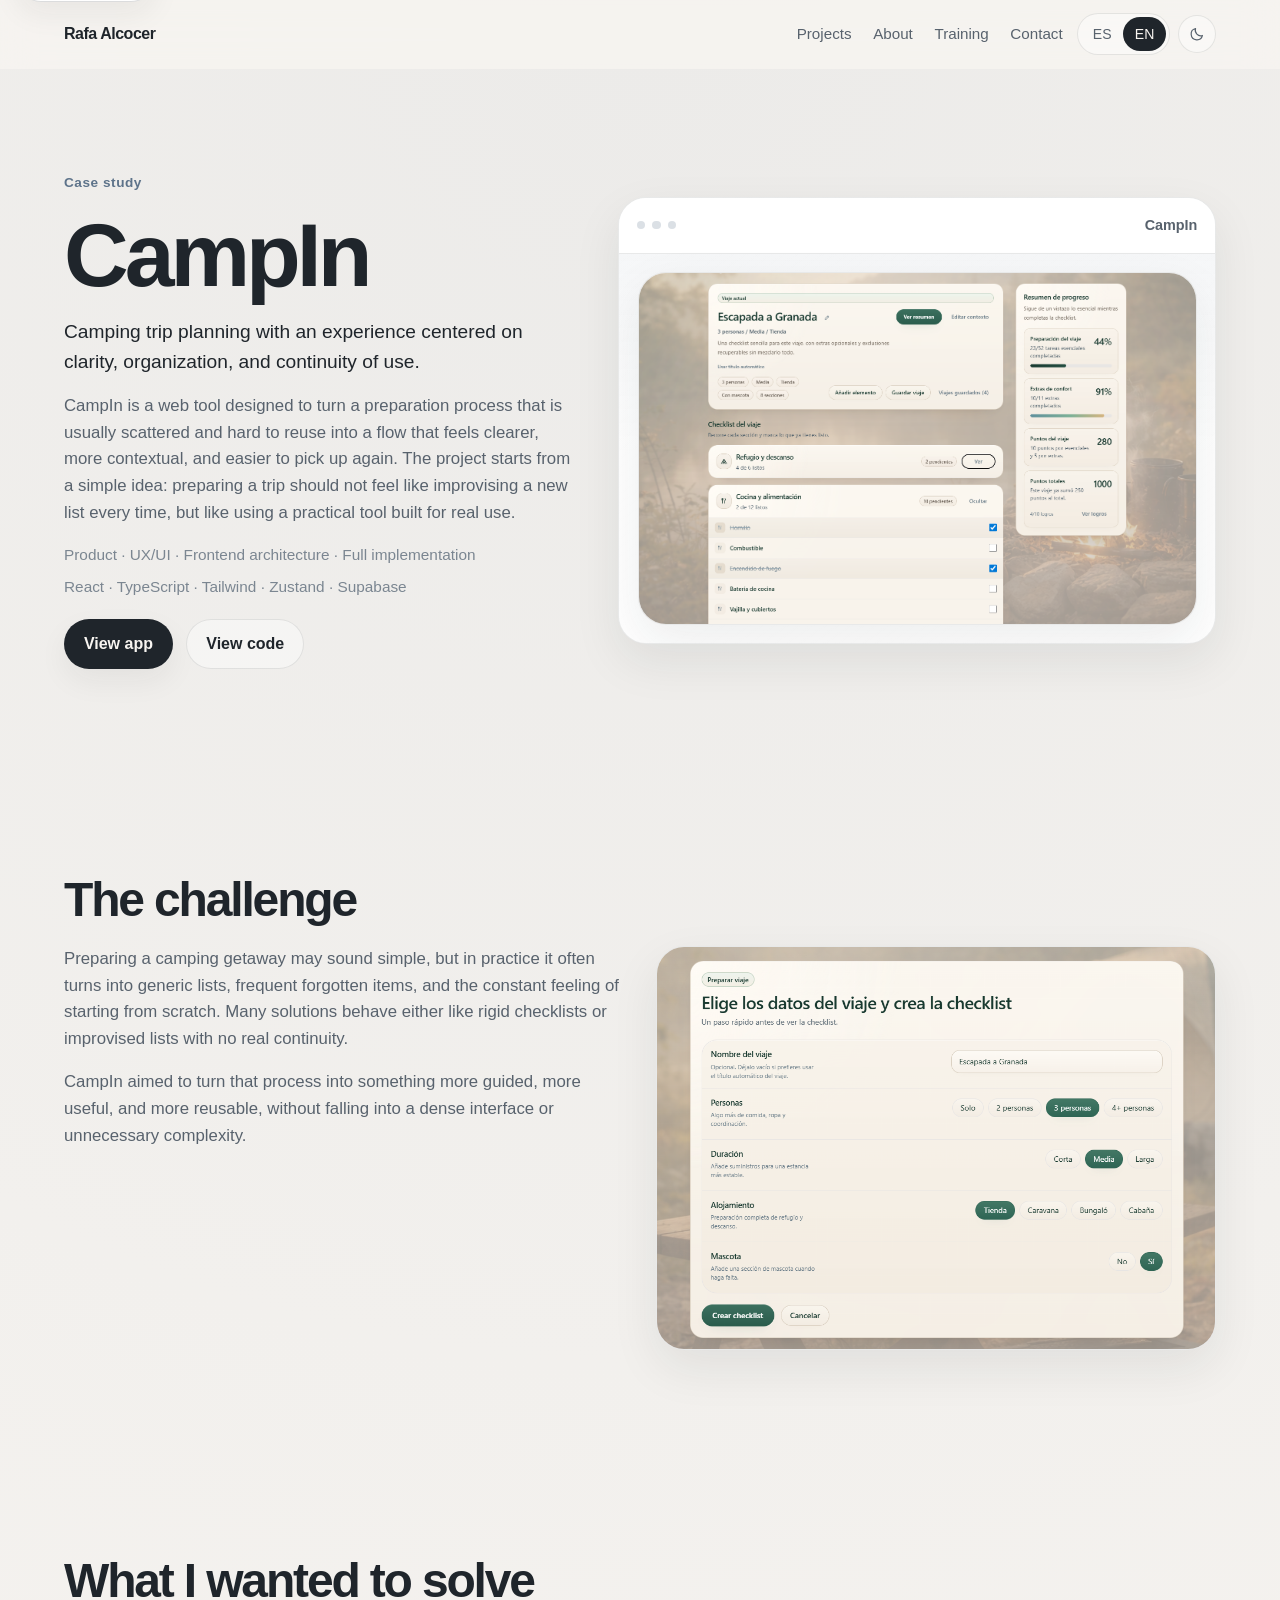
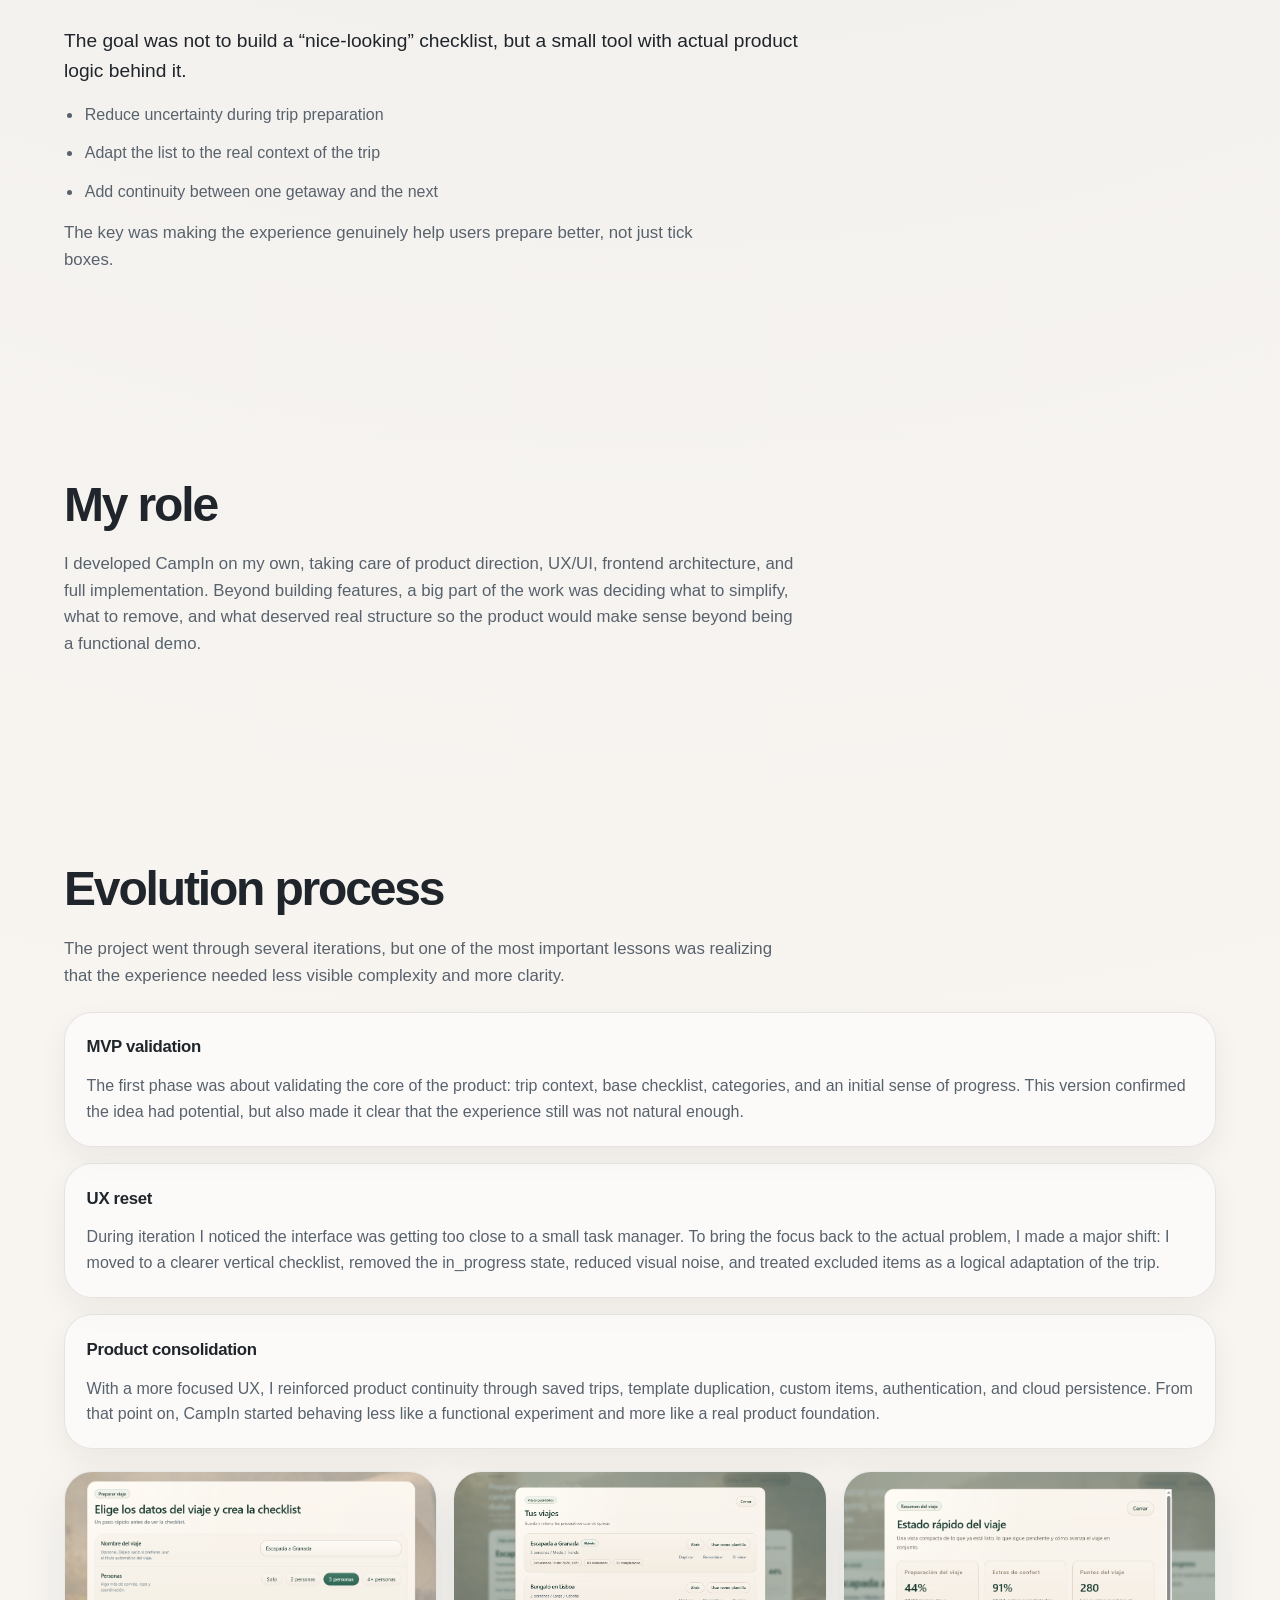
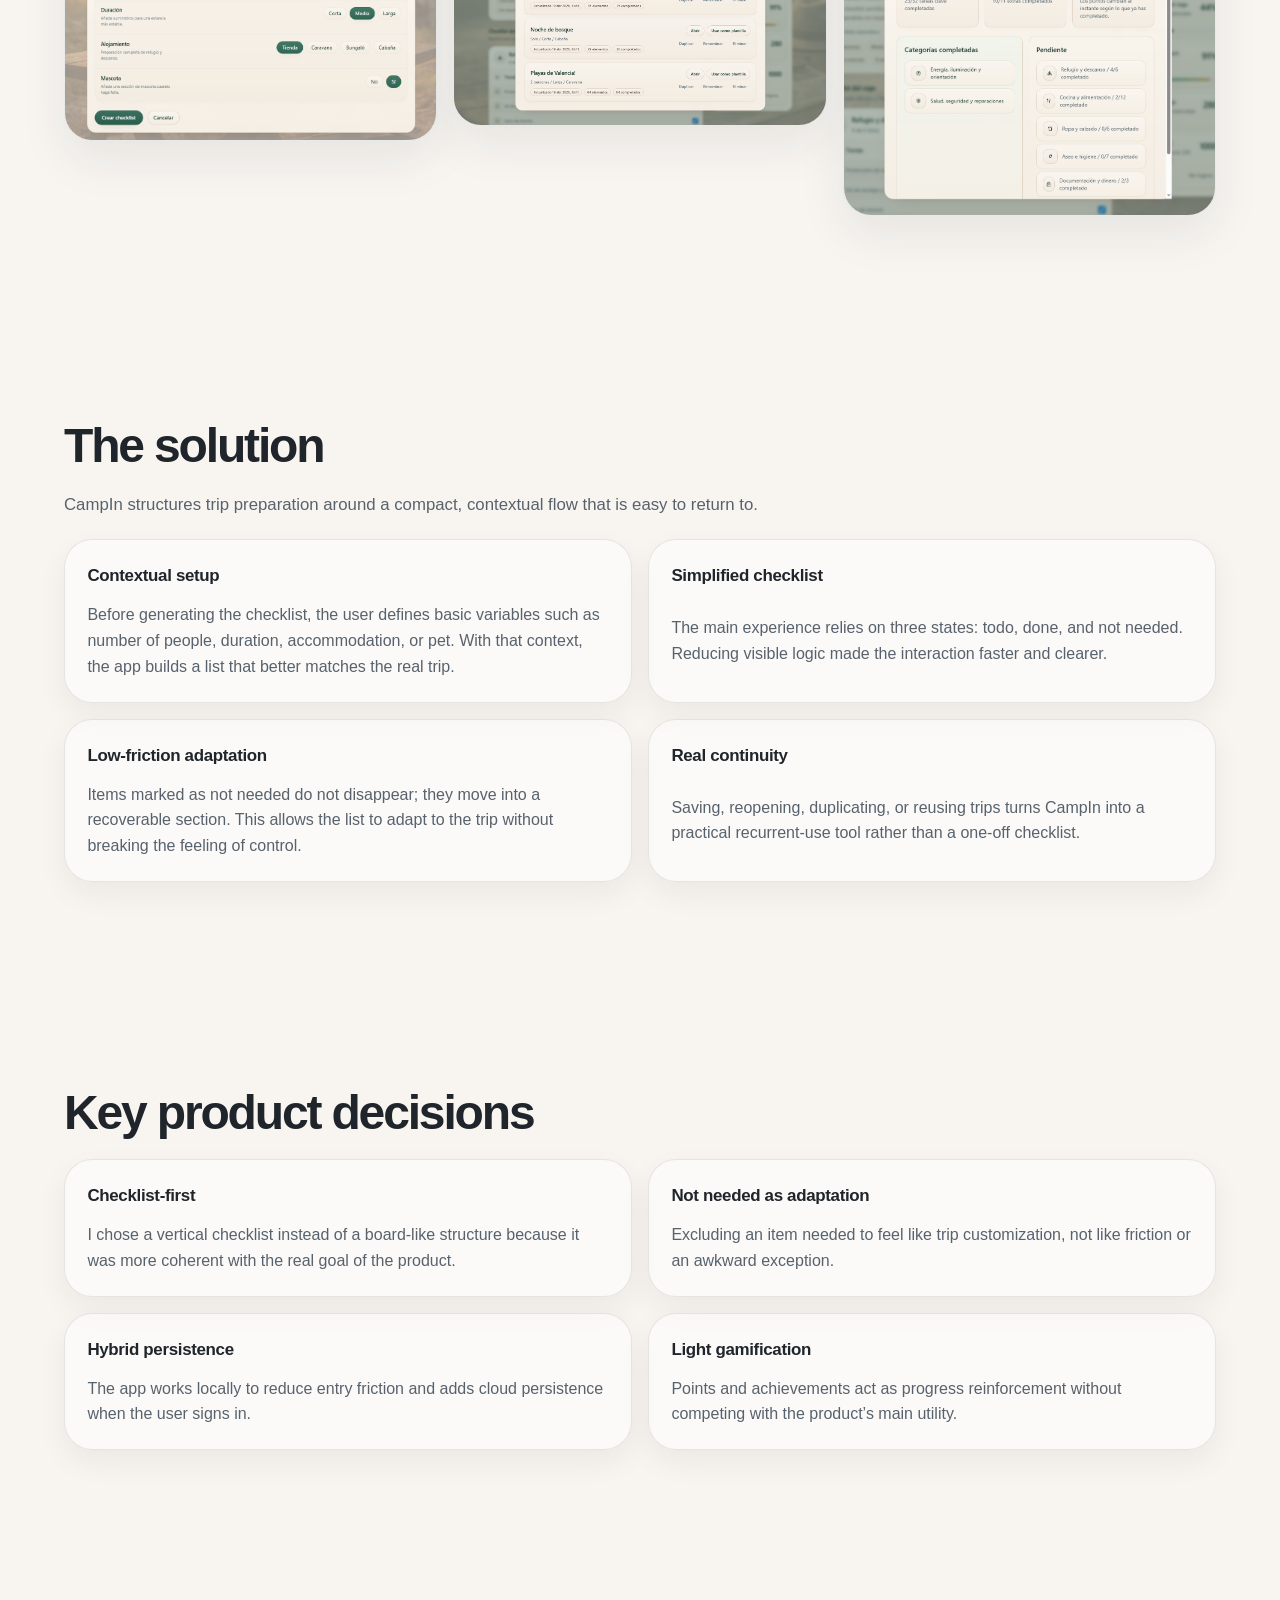
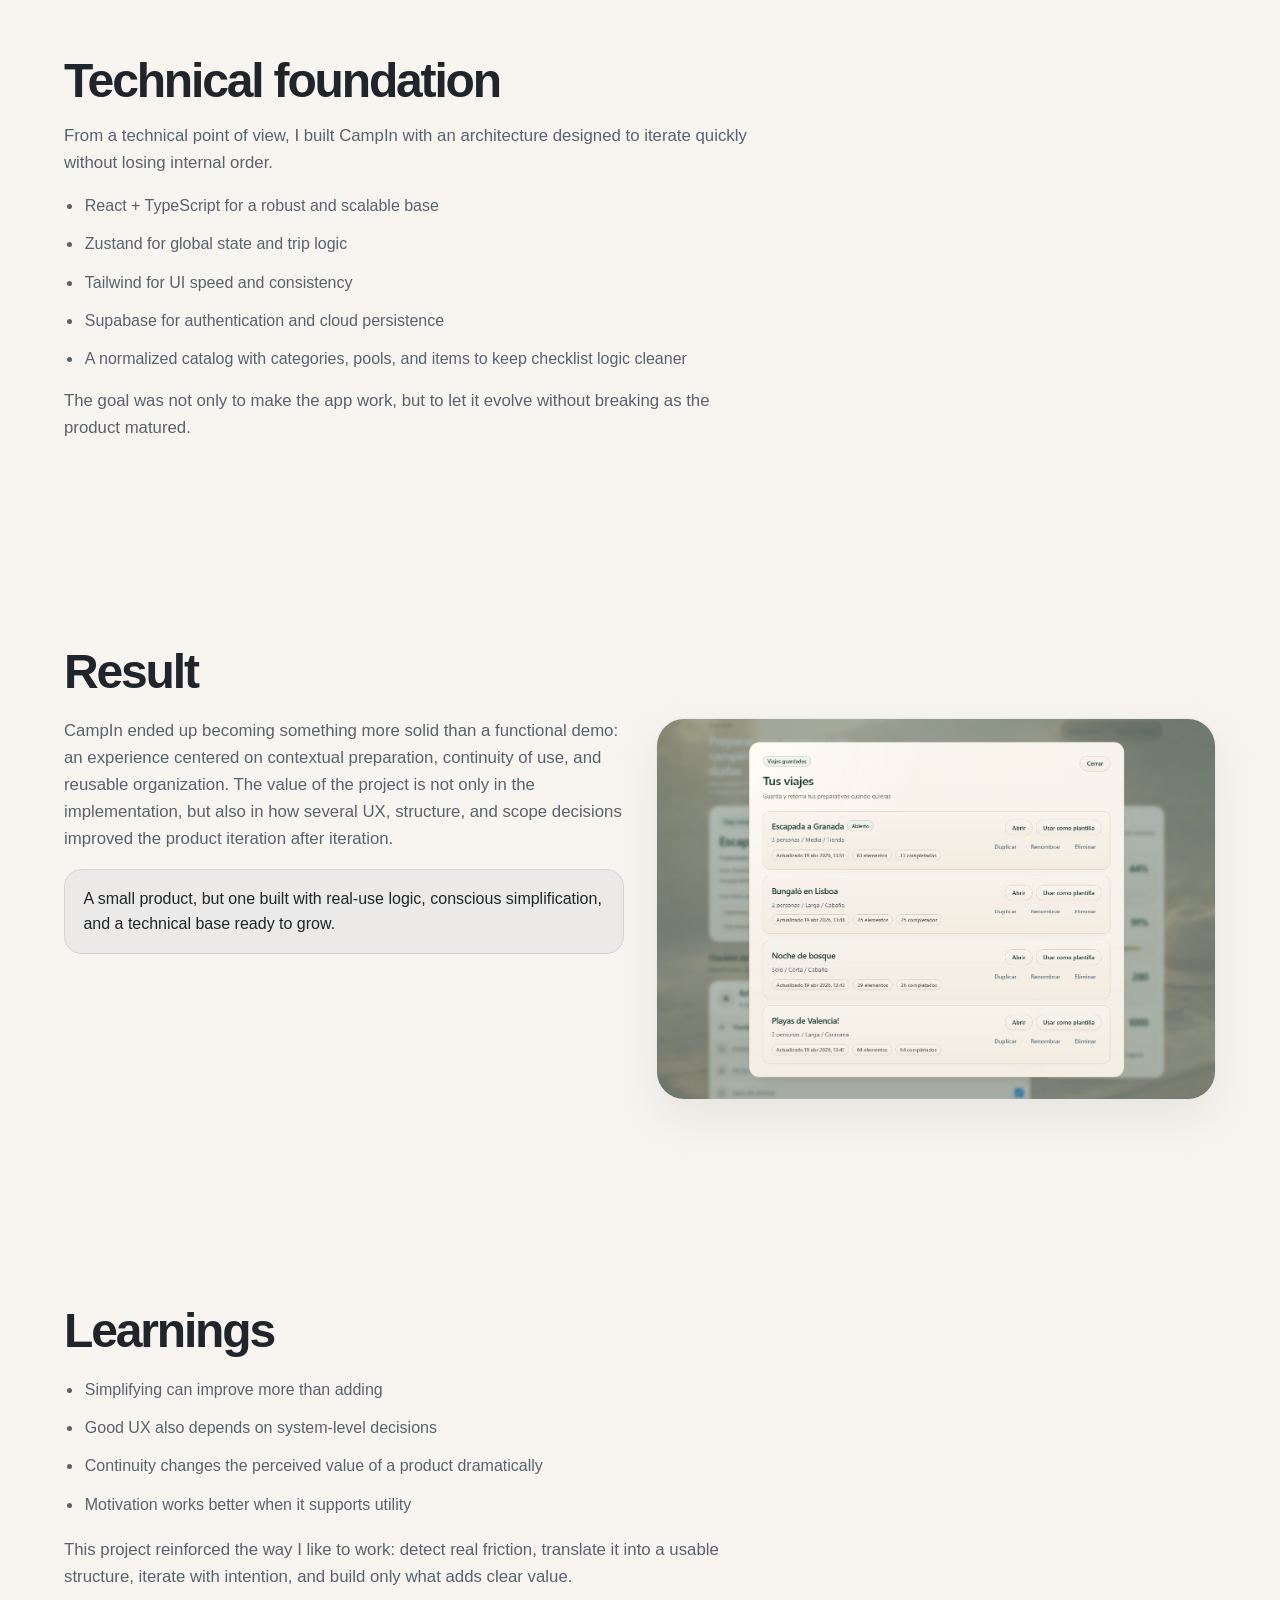
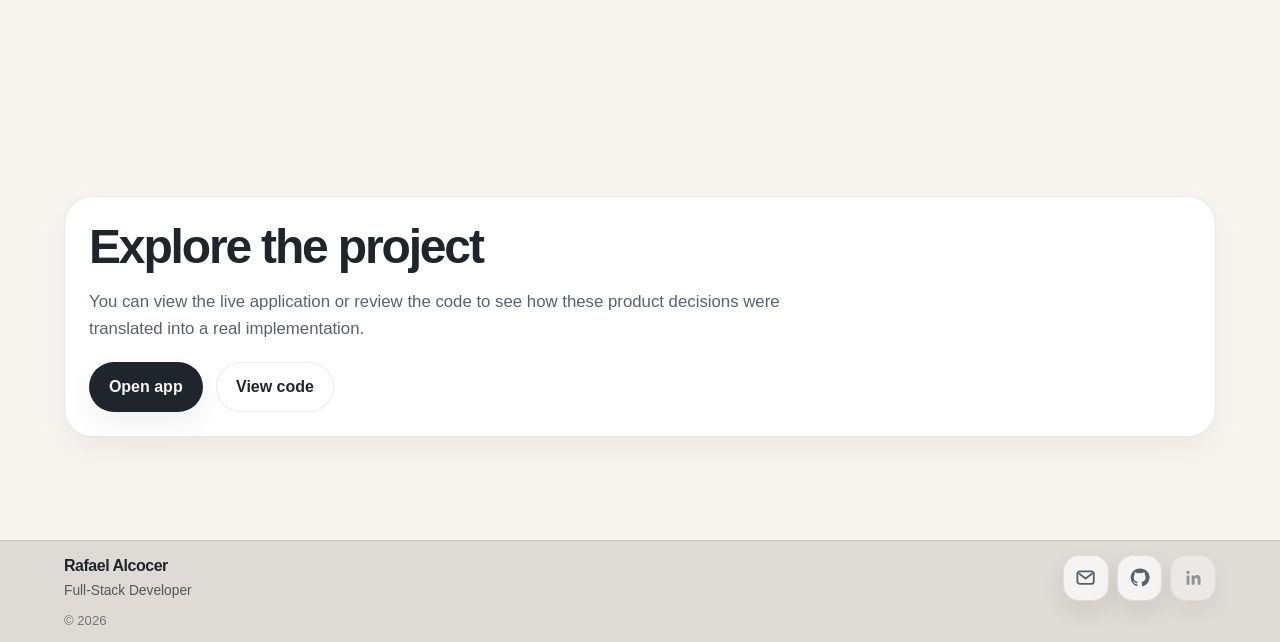
==== case-study/campin/index.html @ c4f02391 "Add CampIn case study page" ====
<!doctype html>
<html lang="es">
  <head>
    <meta charset="UTF-8" />
    <meta name="viewport" content="width=device-width, initial-scale=1.0" />
    <meta name="color-scheme" content="light dark" />
    <title>CampIn — Case study | Rafa Alcocer</title>
    <meta
      name="description"
      content="Case study de CampIn, una herramienta web de planificación de escapadas de camping centrada en claridad, organización y continuidad de uso."
    />
    <link rel="icon" href="../../assets/favicon-ra.svg" type="image/svg+xml" />
    <link rel="icon" href="../../assets/favicon-32x32.png" sizes="32x32" type="image/png" />
    <link rel="apple-touch-icon" href="../../assets/apple-touch-icon.png" sizes="180x180" />
    <link rel="stylesheet" href="../../styles.css" />
    <script defer src="./main.js"></script>
  </head>
  <body>
    <a class="skip-link" href="#main-content" data-skip-link>Saltar al contenido</a>

    <header class="site-header" data-header>
      <div class="container header-inner">
        <a class="brand" href="/#top" aria-label="Rafa Alcocer">
          <span class="brand-full">Rafa Alcocer</span>
          <span class="brand-short">Rafa</span>
        </a>

        <nav class="desktop-nav" aria-label="Primary">
          <a href="/#projects" data-nav="projects">Proyectos</a>
          <a href="/#about" data-nav="about">Sobre mí</a>
          <a href="/#training" data-nav="training">Formación</a>
          <a href="/#contact" data-nav="contact">Contacto</a>
        </nav>

        <div class="header-controls">
          <div class="language-toggle" role="group" aria-label="Language selector">
            <button type="button" class="toggle-chip" data-lang-button="es">ES</button>
            <button type="button" class="toggle-chip" data-lang-button="en">EN</button>
          </div>

          <button
            type="button"
            class="theme-toggle"
            data-theme-toggle
            aria-live="polite"
          ></button>

          <button
            type="button"
            class="menu-toggle"
            data-menu-toggle
            aria-expanded="false"
            aria-controls="mobile-menu"
          >
            Menú
          </button>
        </div>
      </div>

      <div class="mobile-menu" id="mobile-menu" data-mobile-menu hidden>
        <nav class="mobile-nav" aria-label="Mobile">
          <a href="/#projects" data-nav-link data-mobile-nav="projects">Proyectos</a>
          <a href="/#about" data-nav-link data-mobile-nav="about">Sobre mí</a>
          <a href="/#training" data-nav-link data-mobile-nav="training">Formación</a>
          <a href="/#contact" data-nav-link data-mobile-nav="contact">Contacto</a>
        </nav>
      </div>
    </header>

    <main id="main-content" class="case-study-page">
      <div data-case-study-root></div>
    </main>

    <footer class="site-footer">
      <div class="container footer-shell">
        <p>© 2026</p>
        <div class="footer-main">
          <div class="footer-identity">
            <p class="footer-name">Rafael Alcocer</p>
            <p class="footer-role" data-footer-role>Full-Stack Developer</p>
          </div>
          <div class="footer-contact" data-footer-contact></div>
        </div>
        <div class="footer-meta">
          <p>© 2026</p>
        </div>
      </div>
    </footer>
  </body>
</html>
---- styles.css ----
:root {
  color-scheme: light;
  --font-sans: Inter, "Segoe UI", Roboto, Helvetica, Arial, system-ui, sans-serif;
  --bg: #f8f5f1;
  --bg-elevated: rgba(250, 247, 243, 0.88);
  --bg-strong: #ffffff;
  --bg-muted: #f2ede7;
  --line: rgba(35, 39, 44, 0.1);
  --line-strong: rgba(35, 39, 44, 0.16);
  --text: #1f252b;
  --text-soft: #58626d;
  --text-faint: #7b8691;
  --accent: #5d738a;
  --accent-strong: #43586e;
  --shadow-soft: 0 18px 48px rgba(28, 35, 42, 0.08);
  --shadow-card: 0 12px 30px rgba(28, 35, 42, 0.06);
  --radius-lg: 28px;
  --radius-md: 18px;
  --radius-sm: 12px;
  --header-height: 4.25rem;
  --container: 72rem;
}

:root.dark {
  color-scheme: dark;
  --bg: #121619;
  --bg-elevated: rgba(19, 24, 28, 0.84);
  --bg-strong: #171d22;
  --bg-muted: #1d252b;
  --line: rgba(230, 236, 240, 0.08);
  --line-strong: rgba(230, 236, 240, 0.14);
  --text: #eef2f5;
  --text-soft: #b4c0ca;
  --text-faint: #8895a1;
  --accent: #8ca3b8;
  --accent-strong: #a8bbcb;
  --shadow-soft: 0 18px 48px rgba(0, 0, 0, 0.24);
  --shadow-card: 0 12px 30px rgba(0, 0, 0, 0.2);
}

*,
*::before,
*::after {
  box-sizing: border-box;
}

html {
  scroll-behavior: smooth;
}

body {
  margin: 0;
  min-width: 320px;
  font-family: var(--font-sans);
  background:
    radial-gradient(circle at top, rgba(93, 115, 138, 0.08), transparent 38%),
    var(--bg);
  color: var(--text);
  line-height: 1.6;
  -webkit-font-smoothing: antialiased;
  text-rendering: optimizeLegibility;
}

body.menu-open {
  overflow: hidden;
}

a {
  color: inherit;
  text-decoration: none;
}

button,
input,
textarea,
select {
  font: inherit;
}

button {
  border: 0;
  background: none;
  color: inherit;
}

img {
  max-width: 100%;
  display: block;
}

:focus-visible {
  outline: 2px solid var(--accent);
  outline-offset: 3px;
}

.skip-link {
  position: absolute;
  left: 1rem;
  top: -3rem;
  z-index: 30;
  padding: 0.7rem 1rem;
  border-radius: 999px;
  background: var(--bg-strong);
  border: 1px solid var(--line-strong);
  box-shadow: var(--shadow-card);
}

.skip-link:focus {
  top: 1rem;
}

.container {
  width: min(calc(100% - 2rem), var(--container));
  margin: 0 auto;
}

.section {
  scroll-margin-top: calc(var(--header-height) + 1.25rem);
  padding: clamp(4.5rem, 8vw, 7rem) 0;
}

.site-header {
  position: fixed;
  inset: 0 0 auto;
  z-index: 20;
  backdrop-filter: blur(16px);
  background: rgba(248, 245, 241, 0.72);
  border-bottom: 1px solid transparent;
  transition:
    background-color 180ms ease,
    border-color 180ms ease,
    box-shadow 180ms ease;
}

:root.dark .site-header {
  background: rgba(18, 22, 25, 0.62);
}

.site-header.is-scrolled {
  background: var(--bg-elevated);
  border-color: var(--line);
  box-shadow: 0 10px 24px rgba(20, 26, 31, 0.05);
}

.header-inner {
  min-height: var(--header-height);
  display: flex;
  align-items: center;
  gap: 0.9rem;
}

.brand {
  display: inline-flex;
  align-items: center;
  font-size: 1rem;
  font-weight: 640;
  letter-spacing: -0.03em;
}

.brand-short {
  display: none;
}

.desktop-nav {
  margin-left: auto;
  display: flex;
  align-items: center;
  gap: 1.35rem;
  font-size: 0.95rem;
}

.desktop-nav a,
.mobile-nav a,
.text-link,
.footer-links a {
  color: var(--text-soft);
  transition: color 160ms ease;
}

.desktop-nav a:hover,
.mobile-nav a:hover,
.text-link:hover,
.footer-links a:hover {
  color: var(--text);
}

.header-controls {
  display: flex;
  align-items: center;
  gap: 0.55rem;
}

.language-toggle,
.theme-toggle,
.menu-toggle {
  border: 1px solid var(--line);
  background: rgba(255, 255, 255, 0.4);
}

:root.dark .language-toggle,
:root.dark .theme-toggle,
:root.dark .menu-toggle {
  background: rgba(255, 255, 255, 0.02);
}

.language-toggle {
  display: inline-flex;
  align-items: center;
  padding: 0.18rem;
  border-radius: 999px;
}

.toggle-chip,
.theme-toggle,
.menu-toggle {
  border-radius: 999px;
  color: var(--text-soft);
  transition:
    color 160ms ease,
    background-color 160ms ease,
    border-color 160ms ease,
    transform 160ms ease;
}

.toggle-chip {
  padding: 0.38rem 0.68rem;
  min-width: 2.65rem;
  font-size: 0.88rem;
  cursor: pointer;
}

.toggle-chip.is-active {
  background: var(--text);
  color: var(--bg);
}

.theme-toggle,
.menu-toggle {
  padding: 0.62rem 0.9rem;
  cursor: pointer;
}

.theme-toggle {
  width: 2.35rem;
  height: 2.35rem;
  padding: 0;
  display: inline-flex;
  align-items: center;
  justify-content: center;
  flex-shrink: 0;
}

.theme-toggle-icon {
  width: 1rem;
  height: 1rem;
  display: inline-flex;
  align-items: center;
  justify-content: center;
  color: currentColor;
}

.theme-toggle-icon svg {
  width: 100%;
  height: 100%;
  display: block;
  stroke: currentColor;
}

.theme-toggle:hover,
.menu-toggle:hover,
.toggle-chip:hover {
  color: var(--text);
}

.menu-toggle {
  display: none;
}

.mobile-menu {
  display: none;
  padding: 0 1rem 1rem;
}

.mobile-nav {
  width: min(calc(100% - 2rem), var(--container));
  margin: 0 auto;
  display: grid;
  gap: 0.2rem;
  padding: 0.75rem;
  border: 1px solid var(--line);
  border-radius: var(--radius-md);
  background: var(--bg-strong);
  box-shadow: var(--shadow-card);
}

.mobile-nav a {
  padding: 0.9rem 1rem;
  border-radius: var(--radius-sm);
}

.mobile-nav a:hover {
  background: var(--bg-muted);
}

.hero {
  padding-top: calc(var(--header-height) + clamp(5rem, 12vw, 8rem));
}

.hero-inner {
  display: grid;
  max-width: 44rem;
  gap: 0;
}

.eyebrow,
.section-label {
  margin: 0;
  color: var(--accent);
  font-size: 0.85rem;
  font-weight: 650;
  letter-spacing: 0.04em;
}

.hero .eyebrow {
  margin-bottom: 0.95rem;
}

h1,
h2,
h3,
p,
ul,
dl {
  margin: 0;
}

dt,
dd {
  margin: 0;
}

h1,
h2 {
  max-width: 15ch;
  line-height: 1.08;
  letter-spacing: -0.045em;
}

h1 {
  font-size: clamp(3.1rem, 8vw, 5.6rem);
  font-weight: 650;
  max-width: 11.5ch;
  line-height: 1.02;
}

h2 {
  font-size: clamp(2rem, 4vw, 3rem);
  font-weight: 620;
}

.hero-copy,
.section-copy,
.featured-summary,
.case-study-note {
  max-width: 42rem;
  color: var(--text-soft);
  font-size: 1.05rem;
}

.hero-copy {
  margin-top: 1.35rem;
  max-width: 38rem;
  font-size: 1.08rem;
  line-height: 1.72;
}

.section-copy-wide {
  max-width: 46rem;
}

.hero-actions,
.button-row,
.footer-links {
  display: flex;
  flex-wrap: wrap;
  gap: 0.85rem;
  align-items: center;
}

.hero-actions {
  margin-top: 1.75rem;
}

.hero .stack-line {
  margin-top: 1rem;
}

[data-case-study-slot] {
  display: contents;
}

.button,
.text-link {
  display: inline-flex;
  align-items: center;
  justify-content: center;
  min-height: 3rem;
  border-radius: 999px;
  transition:
    transform 180ms ease,
    background-color 180ms ease,
    border-color 180ms ease,
    color 180ms ease,
    box-shadow 180ms ease;
}

.button {
  padding: 0.72rem 1.18rem;
  border: 1px solid var(--line);
  font-weight: 560;
}

.button:hover {
  transform: translateY(-1px);
}

.button-primary {
  border-color: transparent;
  background: var(--text);
  color: var(--bg);
  box-shadow: var(--shadow-card);
}

.button-primary:hover {
  background: var(--accent-strong);
}

.button-secondary {
  background: rgba(255, 255, 255, 0.4);
  color: var(--text);
}

:root.dark .button-secondary {
  background: rgba(255, 255, 255, 0.02);
}

.text-link {
  min-height: auto;
  padding: 0.2rem 0;
  font-weight: 560;
}

.stack-line {
  color: var(--text-faint);
  font-size: 0.97rem;
}

.section-heading,
.section-block {
  display: grid;
  gap: 1rem;
}

.section-heading-compact h2 {
  max-width: none;
}

.featured-grid {
  margin-top: 2.3rem;
  display: grid;
  gap: 1.6rem;
  grid-template-columns: minmax(0, 0.92fr) minmax(0, 1.08fr);
  grid-template-areas:
    "copy preview"
    "meta preview";
  align-items: start;
}

.featured-copy {
  grid-area: copy;
  display: grid;
  gap: 1rem;
}

.featured-summary {
  color: var(--text);
  font-size: 1.18rem;
  font-weight: 520;
}

.featured-meta {
  grid-area: meta;
  display: grid;
  gap: 1.4rem;
}

.feature-list,
.training-list {
  padding: 0;
  list-style: none;
}

.feature-list {
  display: grid;
  gap: 0.85rem;
}

.feature-list li {
  position: relative;
  padding-left: 1.15rem;
  color: var(--text-soft);
}

.feature-list li::before {
  content: "";
  position: absolute;
  left: 0;
  top: 0.68rem;
  width: 0.38rem;
  height: 0.38rem;
  border-radius: 999px;
  background: var(--accent);
}

.project-preview-frame {
  grid-area: preview;
  position: relative;
  border-radius: var(--radius-lg);
}

.project-preview {
  position: relative;
  overflow: hidden;
  border-radius: var(--radius-lg);
  border: 1px solid var(--line);
  background:
    linear-gradient(145deg, rgba(255, 255, 255, 0.72), rgba(255, 255, 255, 0.34)),
    var(--bg-strong);
  box-shadow: var(--shadow-soft);
  transition:
    transform 180ms ease,
    border-color 180ms ease,
    box-shadow 180ms ease;
}

:root.dark .project-preview {
  background:
    linear-gradient(145deg, rgba(255, 255, 255, 0.04), rgba(255, 255, 255, 0.01)),
    var(--bg-strong);
}

.project-preview-frame:hover .project-preview {
  transform: translateY(-3px);
  border-color: var(--line-strong);
  box-shadow: 0 22px 48px rgba(28, 35, 42, 0.14);
}

.preview-toolbar {
  display: flex;
  align-items: center;
  gap: 0.45rem;
  padding: 1rem 1.1rem;
  border-bottom: 1px solid var(--line);
  background: rgba(255, 255, 255, 0.48);
}

:root.dark .preview-toolbar {
  background: rgba(255, 255, 255, 0.02);
}

.preview-dot {
  width: 0.52rem;
  height: 0.52rem;
  border-radius: 999px;
  background: rgba(93, 115, 138, 0.22);
}

.preview-title {
  margin-left: auto;
  color: var(--text-soft);
  font-size: 0.9rem;
  font-weight: 560;
}

.preview-body {
  display: grid;
  gap: 0.95rem;
  padding: 1.15rem;
  background:
    linear-gradient(180deg, rgba(93, 115, 138, 0.06), transparent 52%),
    rgba(255, 255, 255, 0.22);
}

.preview-stage {
  margin: 0;
  overflow: hidden;
  border: 1px solid var(--line);
  border-radius: 1.15rem;
  background: var(--bg-strong);
  box-shadow: 0 14px 34px rgba(28, 35, 42, 0.1);
}

:root.dark .preview-stage {
  background: rgba(255, 255, 255, 0.03);
}

.preview-image-main {
  width: 100%;
  max-height: 35rem;
  object-fit: contain;
  background: rgba(255, 255, 255, 0.38);
}

.preview-image {
  width: 100%;
  height: auto;
  display: block;
}

.preview-thumbnails {
  display: grid;
  grid-template-columns: repeat(4, minmax(0, 1fr));
  gap: 0.72rem;
}

.preview-thumb {
  padding: 0;
  overflow: hidden;
  border: 1px solid var(--line);
  border-radius: 0.95rem;
  background: var(--bg-strong);
  box-shadow: var(--shadow-card);
  cursor: pointer;
  transition:
    border-color 160ms ease,
    box-shadow 160ms ease,
    transform 160ms ease,
    opacity 160ms ease;
}

:root.dark .preview-thumb {
  background: rgba(255, 255, 255, 0.03);
}

.preview-thumb:hover {
  transform: translateY(-1px);
  border-color: var(--line-strong);
}

.preview-thumb.is-active {
  border-color: rgba(93, 115, 138, 0.52);
  box-shadow: 0 0 0 1px rgba(93, 115, 138, 0.2);
}

.preview-thumb-image {
  width: 100%;
  aspect-ratio: 16 / 10;
  object-fit: cover;
  display: block;
}

.is-link-disabled {
  pointer-events: none;
  cursor: default;
  opacity: 0.58;
}

.card-grid {
  display: grid;
  gap: 1rem;
  grid-template-columns: repeat(4, minmax(0, 1fr));
}

.info-card {
  border: 1px solid var(--line);
  border-radius: var(--radius-lg);
  background: rgba(255, 255, 255, 0.48);
  box-shadow: var(--shadow-card);
}

:root.dark .info-card {
  background: rgba(255, 255, 255, 0.02);
}

.info-card {
  padding: 1.4rem;
  display: grid;
  gap: 0.8rem;
}

.info-card h3 {
  font-size: 1.06rem;
  letter-spacing: -0.02em;
}

.info-card p,
.training-list li,
.stack-item-value,
.contact-list a,
.contact-list span {
  color: var(--text-soft);
}

.stack-grid {
  display: grid;
  grid-template-columns: repeat(3, minmax(0, 1fr));
  gap: 1.1rem;
}

.stack-card {
  position: relative;
  overflow: hidden;
  min-height: 6.4rem;
  padding: 1.05rem 1.2rem;
  display: flex;
  align-items: center;
  gap: 1rem;
  text-align: left;
  border: 1px solid var(--line);
  border-radius: 1.2rem;
  background:
    linear-gradient(180deg, rgba(255, 255, 255, 0.92), rgba(255, 255, 255, 0.7)),
    rgba(255, 255, 255, 0.54);
  box-shadow:
    0 14px 28px rgba(28, 35, 42, 0.08),
    inset 0 1px 0 rgba(255, 255, 255, 0.7);
  transition:
    transform 180ms ease,
    border-color 180ms ease,
    box-shadow 180ms ease,
    background-color 180ms ease;
}

:root.dark .stack-card {
  background:
    linear-gradient(180deg, rgba(255, 255, 255, 0.055), rgba(255, 255, 255, 0.025)),
    rgba(255, 255, 255, 0.02);
  box-shadow:
    0 14px 28px rgba(0, 0, 0, 0.14),
    inset 0 1px 0 rgba(255, 255, 255, 0.03);
}

.stack-card:hover {
  transform: translateY(-2px);
  border-color: var(--line-strong);
  box-shadow:
    0 18px 34px rgba(28, 35, 42, 0.11),
    inset 0 1px 0 rgba(255, 255, 255, 0.72);
}

.stack-card-icon {
  width: 3.15rem;
  height: 3.15rem;
  display: inline-flex;
  align-items: center;
  justify-content: center;
  flex-shrink: 0;
}

.stack-card-icon svg {
  width: 100%;
  height: 100%;
  display: block;
}

.stack-card-title {
  font-size: 1.08rem;
  font-weight: 610;
  letter-spacing: -0.03em;
  line-height: 1.15;
  color: var(--text);
}

.training-list {
  display: grid;
  gap: 0.95rem;
}

.training-list li {
  padding-bottom: 0.95rem;
  border-bottom: 1px solid var(--line);
}

.training-list li:last-child {
  padding-bottom: 0;
  border-bottom: 0;
}

.contact-link {
  width: 2.85rem;
  height: 2.85rem;
  display: inline-flex;
  align-items: center;
  justify-content: center;
  border-radius: 1rem;
  border: 1px solid rgba(31, 37, 43, 0.1);
  background: rgba(255, 255, 255, 0.7);
  box-shadow: 0 10px 22px rgba(28, 35, 42, 0.08);
  color: var(--text-soft);
  transition:
    transform 180ms ease,
    border-color 180ms ease,
    box-shadow 180ms ease,
    color 180ms ease,
    background-color 180ms ease;
}

:root.dark .contact-link {
  border-color: var(--line);
  background: rgba(255, 255, 255, 0.03);
  box-shadow: var(--shadow-card);
}

.contact-link:hover {
  transform: translateY(-1px);
  border-color: var(--line-strong);
  box-shadow: 0 14px 28px rgba(28, 35, 42, 0.1);
  color: var(--text);
}

.contact-link-icon {
  width: 1.45rem;
  height: 1.45rem;
  display: inline-flex;
  align-items: center;
  justify-content: center;
}

.contact-link-icon svg {
  width: 100%;
  height: 100%;
  display: block;
}

.site-footer {
  padding: 0.8rem 0 0.68rem;
  border-top: 1px solid var(--line);
  background: #dedad5;
}

:root.dark .site-footer {
  background: #171d22;
}

.footer-shell {
  display: grid;
  gap: 0.5rem;
}

.footer-shell > p {
  display: none;
}

.footer-main {
  display: flex;
  align-items: center;
  justify-content: space-between;
  gap: 0.8rem;
}

.footer-identity {
  display: grid;
  gap: 0.08rem;
}

.footer-name {
  font-size: 1rem;
  font-weight: 650;
  letter-spacing: -0.03em;
}

.footer-role {
  color: rgba(31, 37, 43, 0.72);
  font-size: 0.86rem;
}

:root.dark .footer-role {
  color: var(--text-soft);
}

.footer-contact {
  display: flex;
  flex-wrap: wrap;
  align-items: center;
  justify-content: flex-end;
  gap: 0.5rem;
}

.footer-meta p {
  color: rgba(31, 37, 43, 0.56);
  font-size: 0.82rem;
}

:root.dark .footer-meta p {
  color: var(--text-faint);
}

.is-disabled {
  opacity: 0.56;
  cursor: not-allowed;
  box-shadow: none;
}

@media (max-width: 64rem) {
  .card-grid {
    grid-template-columns: repeat(2, minmax(0, 1fr));
  }

  .stack-grid {
    grid-template-columns: repeat(2, minmax(0, 1fr));
  }
}

@media (max-width: 56rem) {
  .desktop-nav {
    display: none;
  }

  .menu-toggle {
    display: inline-flex;
  }

  .mobile-menu[data-open="true"] {
    display: block;
  }

  .featured-grid {
    grid-template-columns: 1fr;
    grid-template-areas:
      "copy"
      "preview"
      "meta";
  }

  .preview-body {
    gap: 0.85rem;
  }

  .footer-main {
    flex-direction: column;
    align-items: flex-start;
  }

  .footer-contact {
    justify-content: flex-start;
  }
}

@media (max-width: 42rem) {
  .container {
    width: min(calc(100% - 1.25rem), var(--container));
  }

  .brand-full {
    display: none;
  }

  .brand-short {
    display: inline;
  }

  .header-controls {
    margin-left: auto;
    gap: 0.55rem;
  }

  .theme-toggle,
  .menu-toggle {
    padding-inline: 0.8rem;
  }

  .hero-actions,
  .button-row {
    align-items: stretch;
  }

  .button {
    width: 100%;
  }

  .text-link {
    width: fit-content;
  }

  .preview-body {
    gap: 0.75rem;
  }

  .card-grid {
    grid-template-columns: 1fr;
  }

  .preview-thumbnails {
    grid-template-columns: repeat(4, minmax(0, 1fr));
    gap: 0.5rem;
  }

  .stack-grid {
    grid-template-columns: 1fr;
  }

  .stack-card {
    min-height: 6rem;
  }

  .site-footer {
    padding-bottom: 0.68rem;
  }
}

.case-study-page {
  min-height: 100vh;
}

.case-study-section {
  position: relative;
}

.case-study-shell {
  display: grid;
  gap: 1.25rem;
}

.case-study-hero {
  padding-top: calc(var(--header-height) + clamp(4rem, 9vw, 6.5rem));
}

.case-study-hero-layout {
  grid-template-columns: minmax(0, 0.92fr) minmax(0, 1.08fr);
  align-items: center;
  gap: clamp(1.5rem, 4vw, 2.8rem);
}

.case-study-hero-copy,
.case-study-copy,
.case-study-technical {
  display: grid;
  gap: 1rem;
}

.case-study-hero-copy h1 {
  max-width: none;
}

.case-study-lead {
  max-width: 46rem;
  color: var(--text);
  font-size: 1.2rem;
  font-weight: 520;
  line-height: 1.55;
}

.case-study-meta {
  display: grid;
  gap: 0.45rem;
  color: var(--text-faint);
  font-size: 0.96rem;
}

.case-study-actions {
  margin-top: 0.2rem;
}

.case-study-hero-media,
.case-study-grid,
.case-study-card-grid,
.case-study-process,
.case-study-process-list {
  display: grid;
}

.case-study-preview-body {
  padding: 1.15rem;
  background:
    linear-gradient(180deg, rgba(93, 115, 138, 0.06), transparent 52%),
    rgba(255, 255, 255, 0.22);
}

.case-study-media-frame,
.case-study-media,
.case-study-media-card {
  margin: 0;
  overflow: hidden;
  border: 1px solid var(--line);
  border-radius: var(--radius-lg);
  background: var(--bg-strong);
  box-shadow: var(--shadow-soft);
}

:root.dark .case-study-media-frame,
:root.dark .case-study-media,
:root.dark .case-study-media-card {
  background: rgba(255, 255, 255, 0.03);
}

.case-study-media img,
.case-study-media-card img {
  width: 100%;
  height: auto;
  display: block;
  object-fit: contain;
}

.case-study-grid {
  grid-template-columns: repeat(2, minmax(0, 1fr));
  gap: clamp(1.2rem, 3vw, 2rem);
  align-items: start;
}

.case-study-card-grid {
  grid-template-columns: repeat(2, minmax(0, 1fr));
  gap: 1rem;
}

.case-study-card-grid .info-card {
  height: 100%;
}

.case-study-bullet-list {
  margin: 0;
  padding-left: 1.2rem;
  display: grid;
  gap: 0.8rem;
  color: var(--text-soft);
}

.case-study-bullet-list li {
  padding-left: 0.1rem;
}

.case-study-process {
  gap: 1.35rem;
}

.case-study-process-list {
  gap: 1rem;
}

.case-study-process-item {
  display: grid;
  gap: 0.75rem;
  padding: 1.35rem;
  border: 1px solid var(--line);
  border-radius: var(--radius-lg);
  background: rgba(255, 255, 255, 0.48);
  box-shadow: var(--shadow-card);
}

:root.dark .case-study-process-item {
  background: rgba(255, 255, 255, 0.02);
}

.case-study-process-item h3 {
  font-size: 1.05rem;
  letter-spacing: -0.02em;
}

.case-study-process-item p {
  color: var(--text-soft);
}

.case-study-media-strip {
  display: grid;
  grid-template-columns: repeat(3, minmax(0, 1fr));
  gap: 1rem;
  align-items: start;
}

.case-study-media-card {
  align-self: start;
  min-height: 0;
}

.case-study-highlight {
  margin: 0;
  padding: 1rem 1.15rem;
  border: 1px solid rgba(93, 115, 138, 0.18);
  border-radius: var(--radius-md);
  background: rgba(93, 115, 138, 0.08);
  color: var(--text);
  font-weight: 520;
}

:root.dark .case-study-highlight {
  border-color: rgba(140, 163, 184, 0.16);
  background: rgba(140, 163, 184, 0.09);
}

.case-study-final-cta {
  display: grid;
  gap: 1rem;
  padding: 1.5rem;
  border: 1px solid var(--line);
  border-radius: var(--radius-lg);
  background:
    linear-gradient(180deg, rgba(255, 255, 255, 0.84), rgba(255, 255, 255, 0.62)),
    var(--bg-strong);
  box-shadow: var(--shadow-card);
}

:root.dark .case-study-final-cta {
  background:
    linear-gradient(180deg, rgba(255, 255, 255, 0.05), rgba(255, 255, 255, 0.02)),
    var(--bg-strong);
}

.case-study-final-cta h2 {
  max-width: none;
}

@media (max-width: 56rem) {
  .case-study-hero-layout,
  .case-study-grid {
    grid-template-columns: 1fr;
  }
}

@media (max-width: 42rem) {
  .case-study-card-grid,
  .case-study-media-strip {
    grid-template-columns: 1fr;
  }

  .case-study-final-cta .button-row {
    align-items: stretch;
  }
}
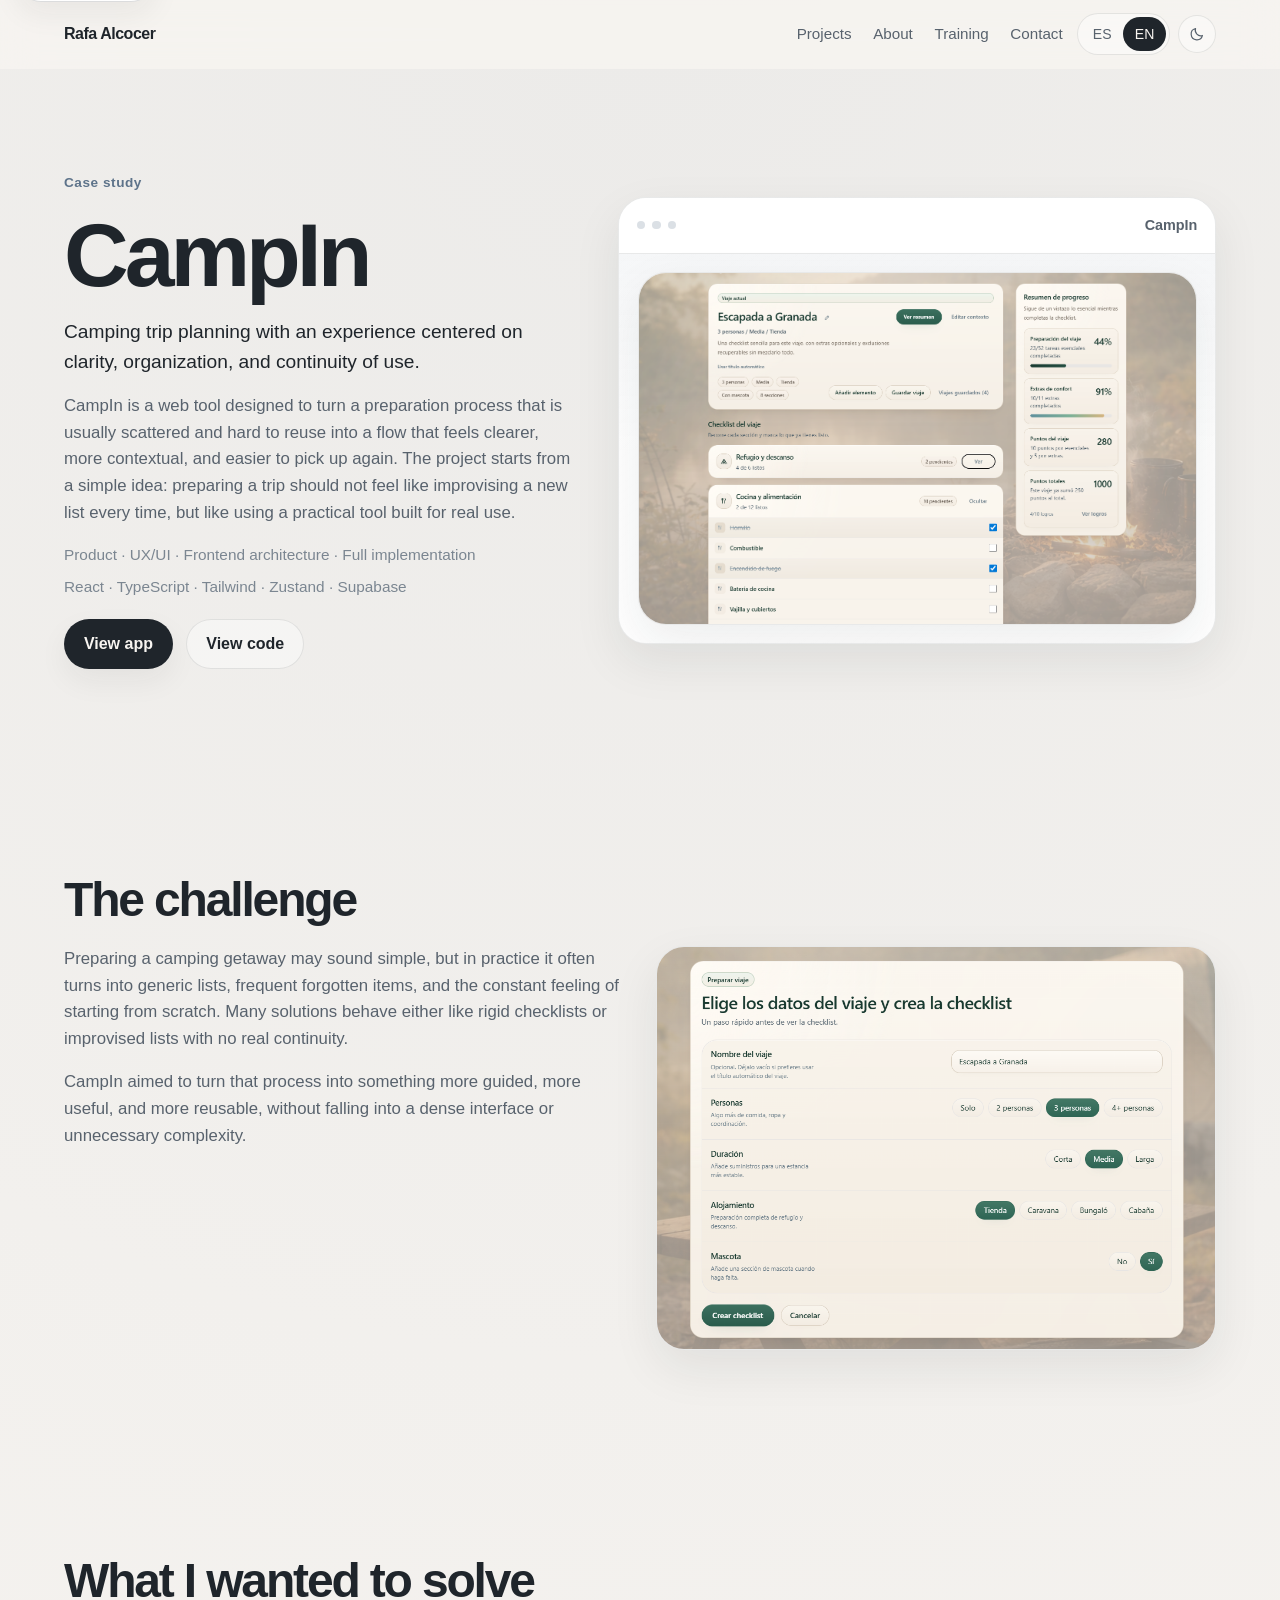
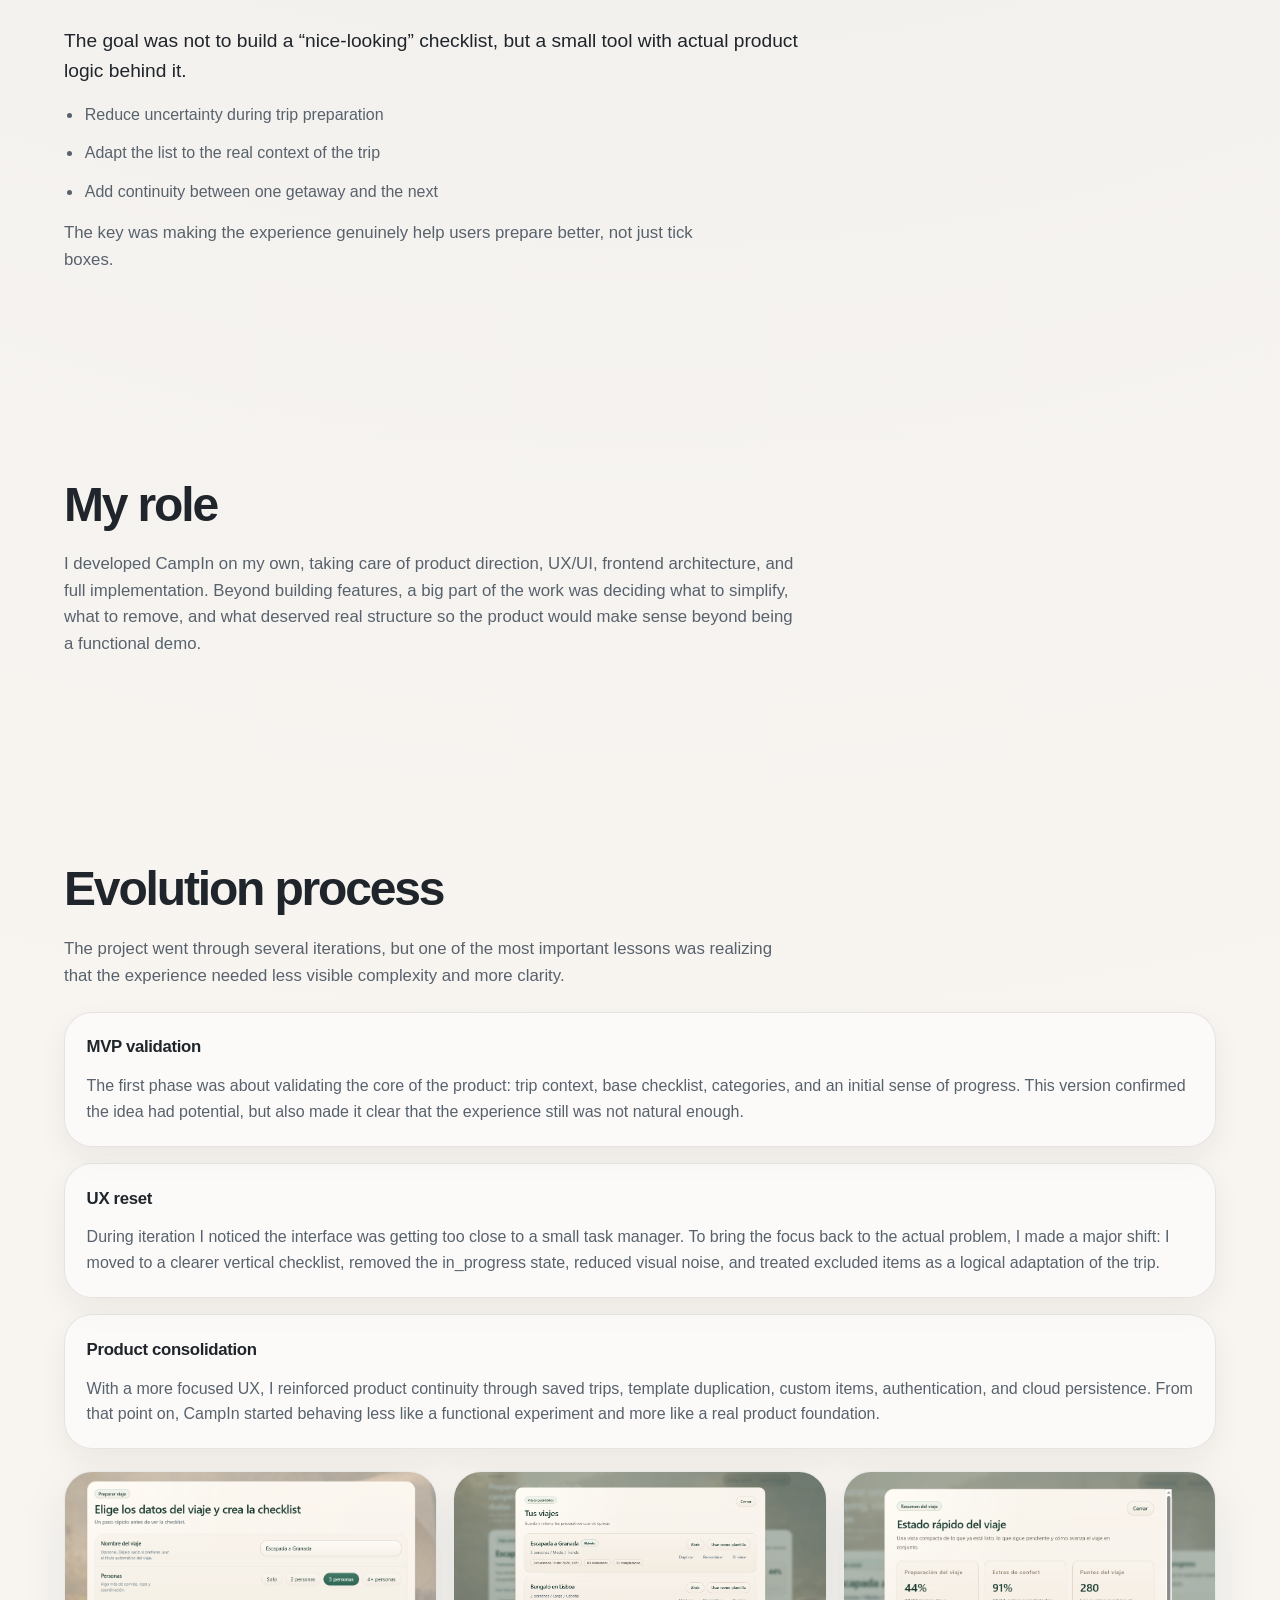
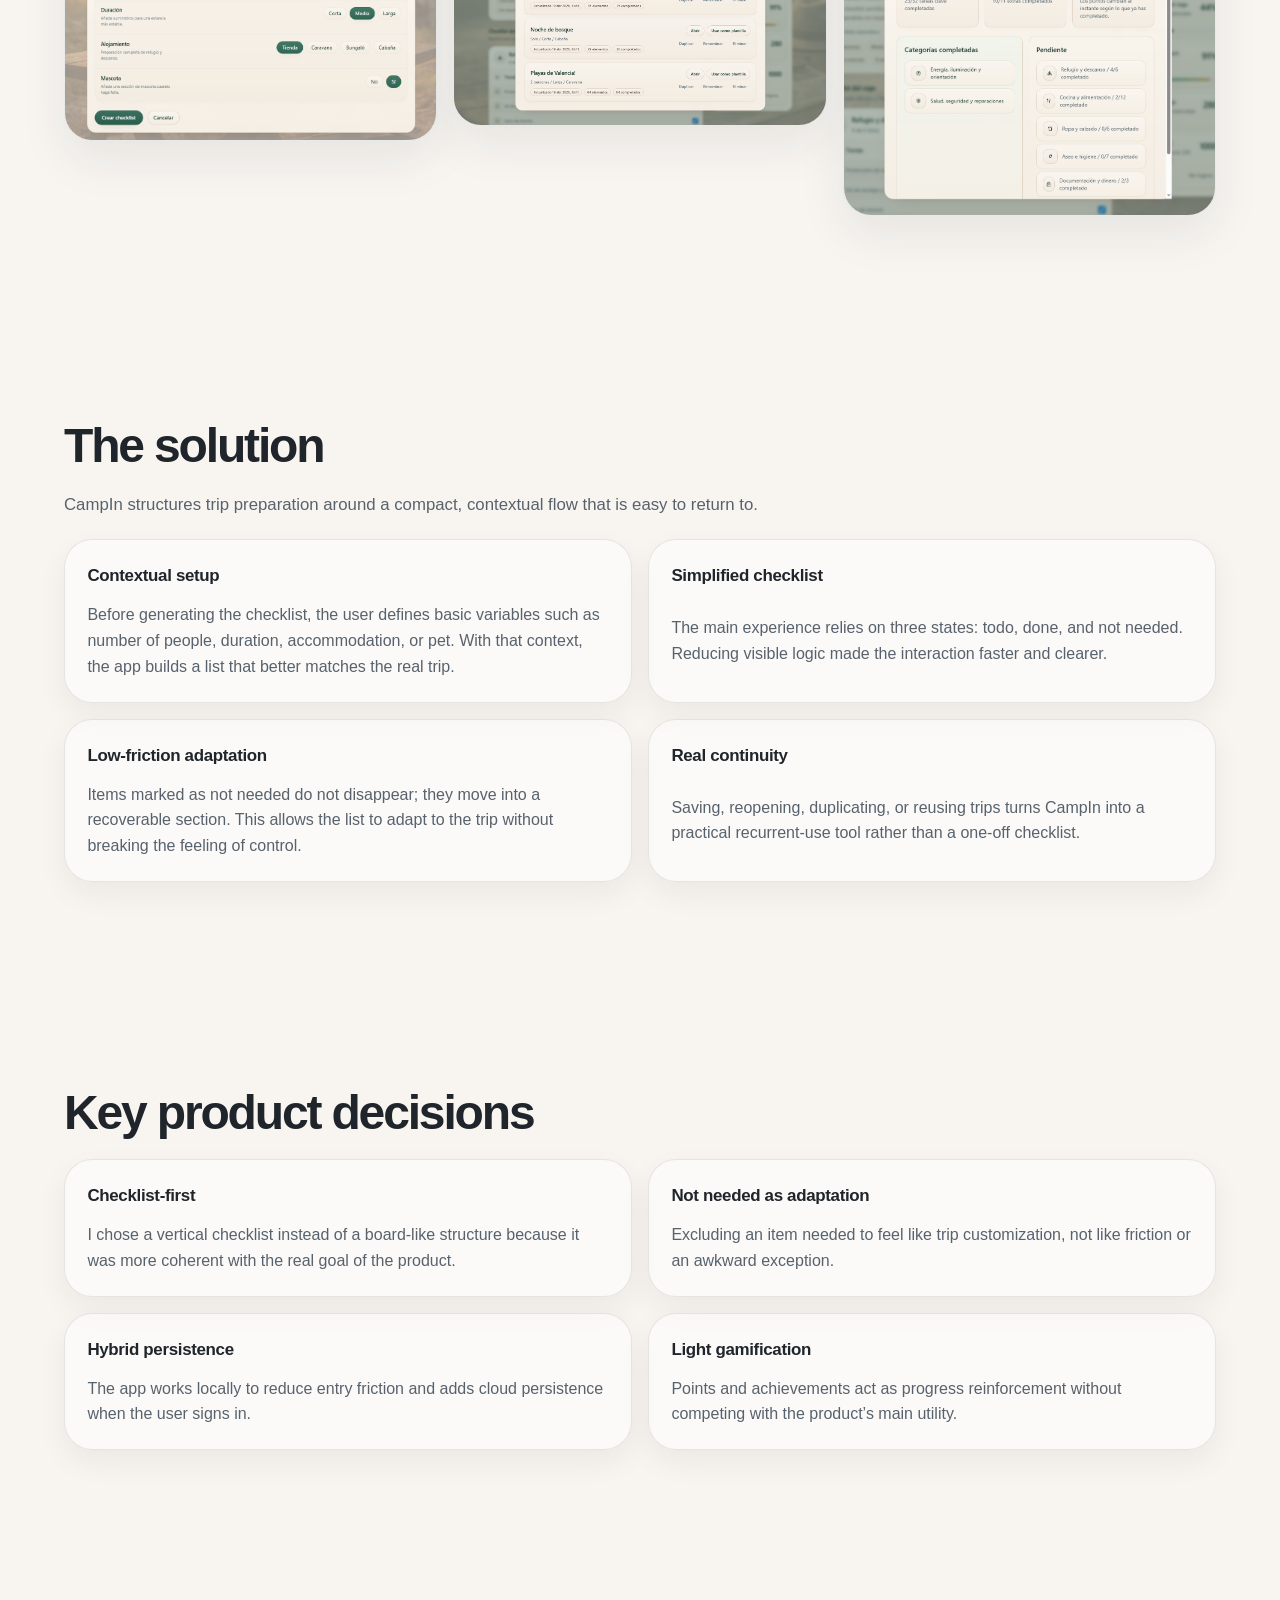
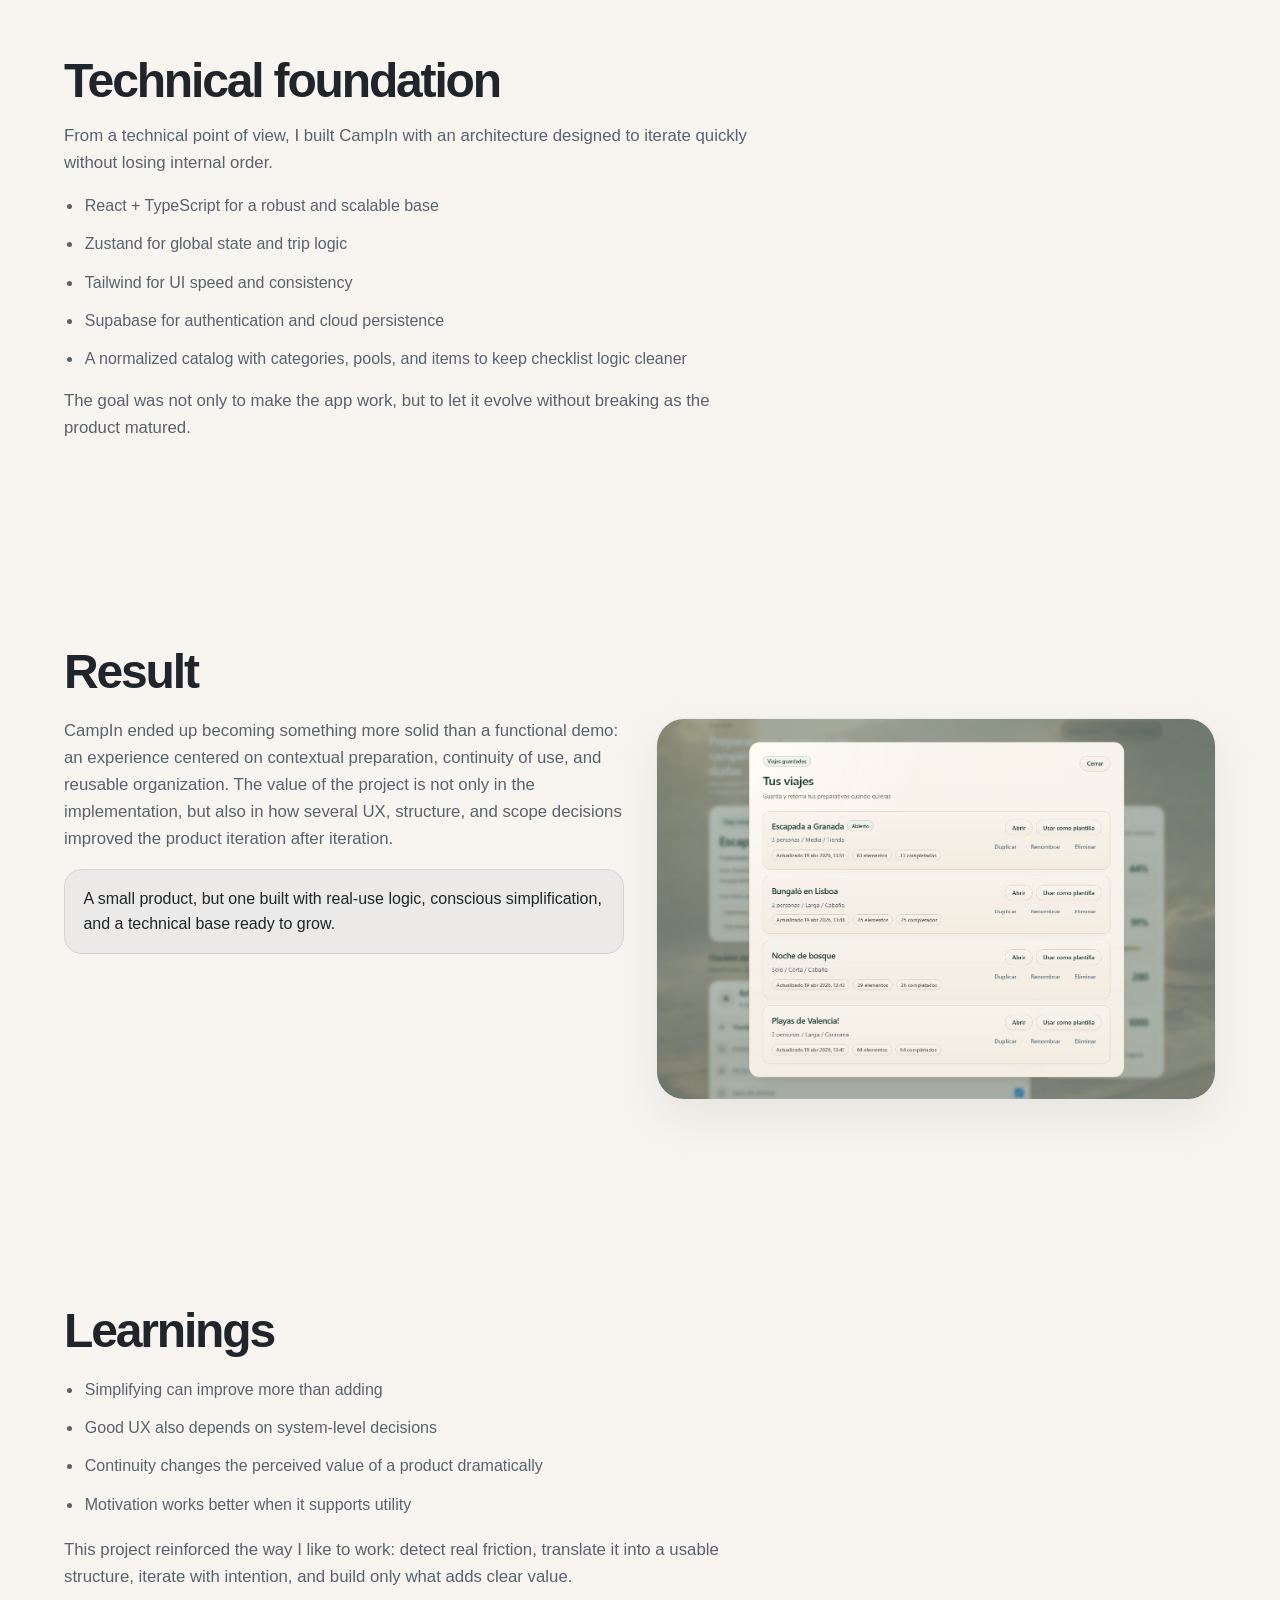
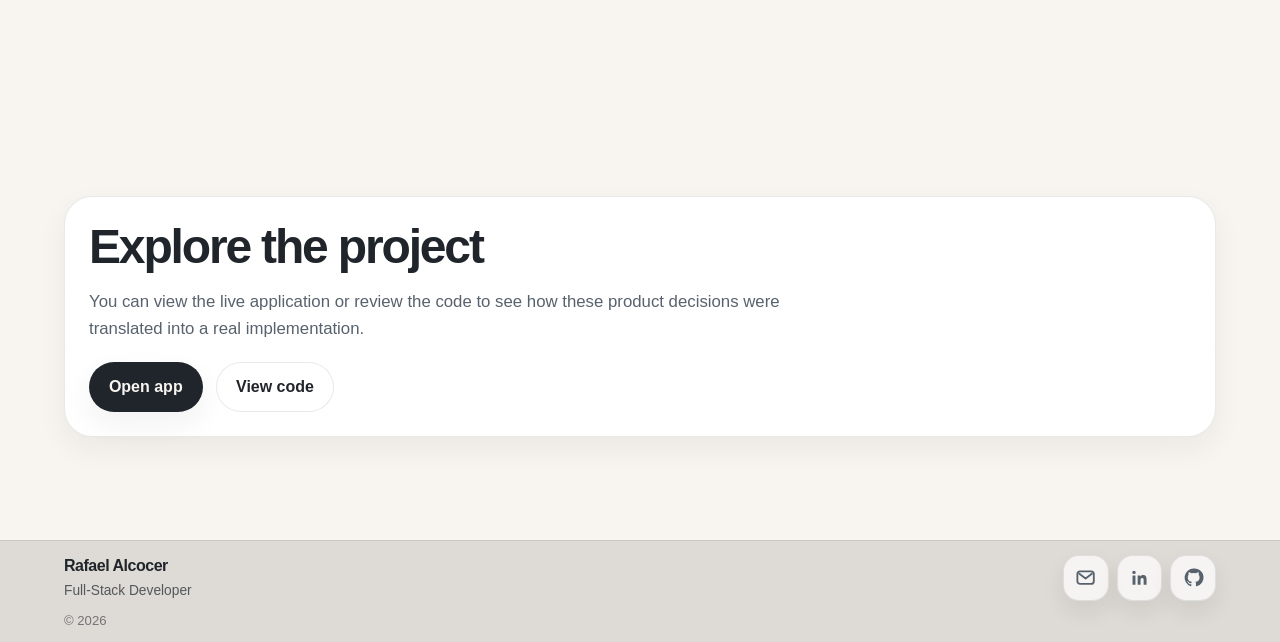
==== commit 1d1977e2: "Clean up legacy portfolio markup and logic" ====
--- a/case-study/campin/index.html
+++ b/case-study/campin/index.html
@@ -73,7 +73,6 @@
 
     <footer class="site-footer">
       <div class="container footer-shell">
-        <p>© 2026</p>
         <div class="footer-main">
           <div class="footer-identity">
             <p class="footer-name">Rafael Alcocer</p>
--- a/styles.css
+++ b/styles.css
@@ -170,17 +170,13 @@
 }
 
 .desktop-nav a,
-.mobile-nav a,
-.text-link,
-.footer-links a {
+.mobile-nav a {
   color: var(--text-soft);
   transition: color 160ms ease;
 }
 
 .desktop-nav a:hover,
-.mobile-nav a:hover,
-.text-link:hover,
-.footer-links a:hover {
+.mobile-nav a:hover {
   color: var(--text);
 }
 
@@ -360,8 +356,7 @@
 
 .hero-copy,
 .section-copy,
-.featured-summary,
-.case-study-note {
+.featured-summary {
   max-width: 42rem;
   color: var(--text-soft);
   font-size: 1.05rem;
@@ -379,8 +374,7 @@
 }
 
 .hero-actions,
-.button-row,
-.footer-links {
+.button-row {
   display: flex;
   flex-wrap: wrap;
   gap: 0.85rem;
@@ -391,16 +385,7 @@
   margin-top: 1.75rem;
 }
 
-.hero .stack-line {
-  margin-top: 1rem;
-}
-
-[data-case-study-slot] {
-  display: contents;
-}
-
-.button,
-.text-link {
+.button {
   display: inline-flex;
   align-items: center;
   justify-content: center;
@@ -442,12 +427,6 @@
 
 :root.dark .button-secondary {
   background: rgba(255, 255, 255, 0.02);
-}
-
-.text-link {
-  min-height: auto;
-  padding: 0.2rem 0;
-  font-weight: 560;
 }
 
 .stack-line {
@@ -659,12 +638,6 @@
   display: block;
 }
 
-.is-link-disabled {
-  pointer-events: none;
-  cursor: default;
-  opacity: 0.58;
-}
-
 .card-grid {
   display: grid;
   gap: 1rem;
@@ -695,9 +668,7 @@
 
 .info-card p,
 .training-list li,
-.stack-item-value,
-.contact-list a,
-.contact-list span {
+.stack-item-value {
   color: var(--text-soft);
 }
 
@@ -832,6 +803,40 @@
   display: block;
 }
 
+.contact-section {
+  padding-top: clamp(3.25rem, 5vw, 4.5rem);
+  padding-bottom: clamp(2.6rem, 4vw, 3.4rem);
+}
+
+.contact-section-shell {
+  gap: 1rem;
+}
+
+.contact-section-links {
+  display: flex;
+  flex-wrap: wrap;
+  align-items: center;
+  gap: 0.8rem 1.3rem;
+}
+
+.contact-section-link {
+  color: var(--text);
+  font-weight: 560;
+  letter-spacing: -0.01em;
+  padding-bottom: 0.08rem;
+  border-bottom: 1px solid var(--line);
+  transition: color 160ms ease, border-color 160ms ease;
+}
+
+.contact-section-link:hover {
+  color: var(--accent-strong);
+  border-color: var(--accent);
+}
+
+.contact-section + .site-footer {
+  margin-top: 0;
+}
+
 .site-footer {
   padding: 0.8rem 0 0.68rem;
   border-top: 1px solid var(--line);
@@ -845,10 +850,6 @@
 .footer-shell {
   display: grid;
   gap: 0.5rem;
-}
-
-.footer-shell > p {
-  display: none;
 }
 
 .footer-main {
@@ -978,10 +979,6 @@
     width: 100%;
   }
 
-  .text-link {
-    width: fit-content;
-  }
-
   .preview-body {
     gap: 0.75rem;
   }
@@ -1001,6 +998,10 @@
 
   .stack-card {
     min-height: 6rem;
+  }
+
+  .contact-section-links {
+    gap: 0.75rem 1rem;
   }
 
   .site-footer {
